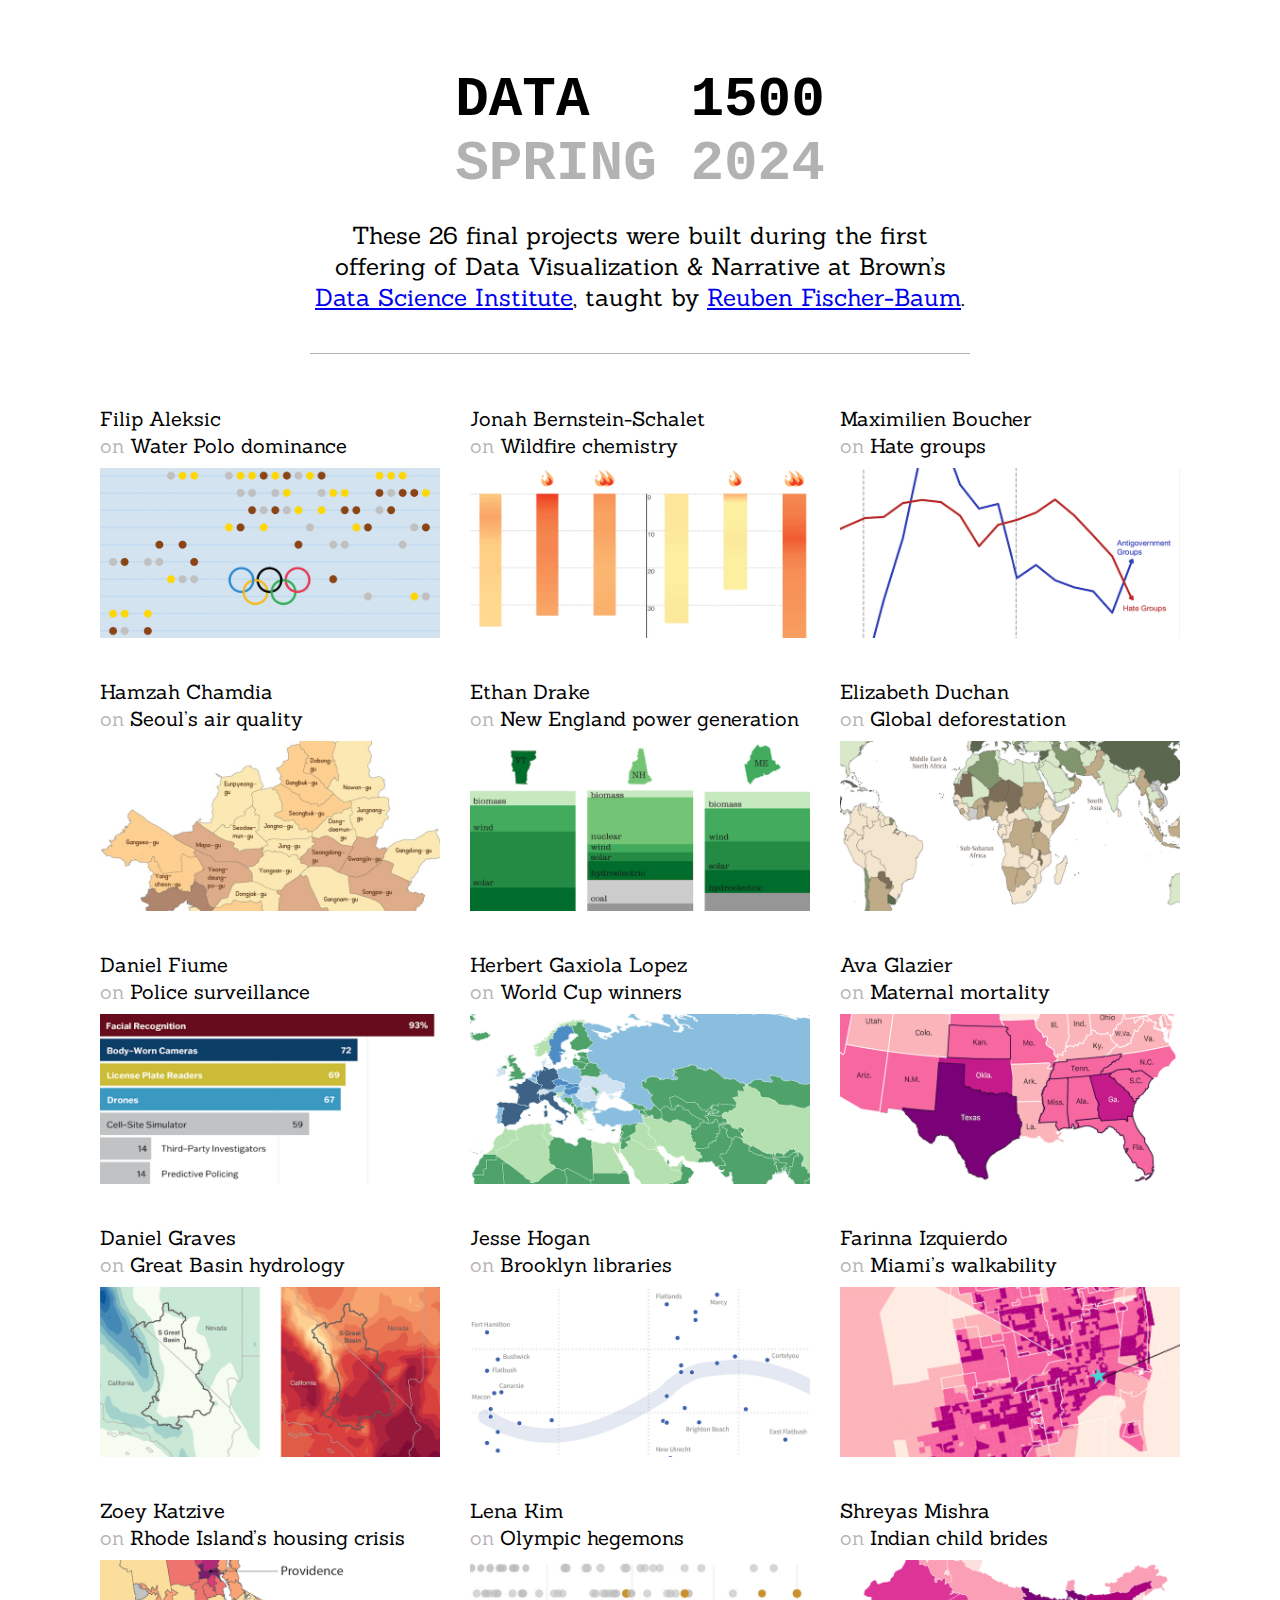
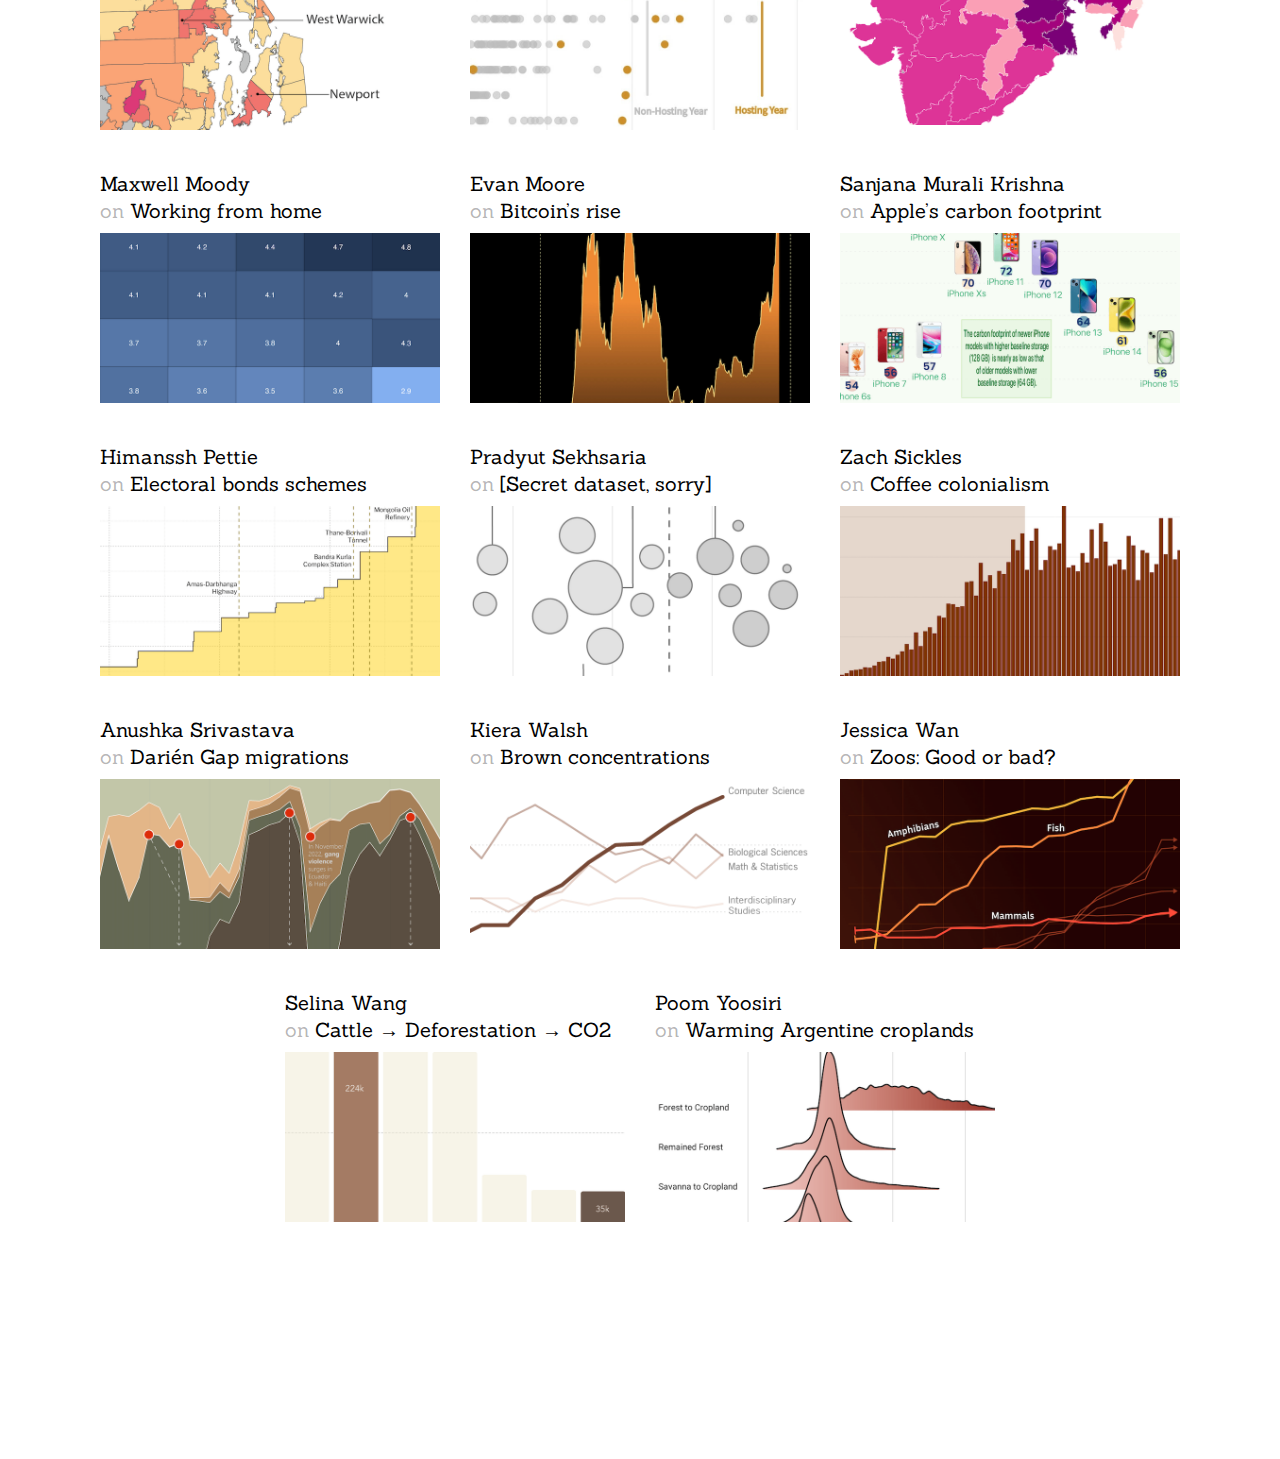
==== spring-2024/index.html @ ca839372 "Try pushing new page files" ====
<!DOCTYPE html>
<html>
    <head>
        <title>DATA 1500 | Spring 2024 Brown University</title>
        <meta name="viewport" content="width=device-width, initial-scale=1">
        <meta http-equiv='X-UA-Compatible', content='IE=edge'>
        <meta charset='UTF-8'>
        <meta name='description', content="Final projects from Spring 2025 Data Visualization & Narrative students">
        <meta name='og:title', content="DATA 1500 | Spring 2024 Brown University">
        <meta name='og:description', content="Final projects from Spring 2025 Data Visualization & Narrative students">
        <meta property='og:url', content='https://data1500.github.io/spring-2024/'>
        <meta property='og:image', content='https://data1500.github.io/spring-2024/images/spring-2024-share.png'>
        <link rel="icon" type="image/x-icon" href="../favicon.ico">
        <link rel="stylesheet" href="styles.css">
        <link rel="preconnect" href="https://fonts.googleapis.com">
        <link rel="preconnect" href="https://fonts.gstatic.com" crossorigin>
        <link href="https://fonts.googleapis.com/css2?family=Cousine:wght@700&family=Sanchez&display=swap" rel="stylesheet">     
    </head>
    <body>
        <header>
            <a class = "toplink" href = "../index.html"><h1>DATA&nbsp;&nbsp;&nbsp;1500</h1></a>
            <h2>Spring 2024</h2>
            <p>These 26 final projects were built during the first offering of Data Visualization & Narrative at Brown’s <a href ="https://dsi.brown.edu/" target="_blank">Data Science Institute</a>, taught by <a href ="https://www.reubenfb.com/" target="_blank">Reuben Fischer-Baum</a>.</p>
            <div class = "border"></div>
        </header>
        <article>
            <a href = "https://faleksic9.github.io/wopo/" class = "project" target="_blank">
                <div class = "project-container">
                    <p>Filip Aleksic</p>
                    <p><span>on</span> Water Polo dominance</p>
                    <img src="images/aleksic.png">
                </div>
            </a>
            <a href = "https://jonahbernstein.github.io/FireWaterChem/" class = "project" target="_blank">
                <div class = "project-container">
                    <p>Jonah Bernstein-Schalet</p>
                    <p><span>on</span> Wildfire chemistry</p>
                    <img src="images/bernstein-schalet.png">
                </div>
            </a>
            <a href = "https://maxboucher0.github.io/hate-groups/" class = "project" target="_blank">
                <div class = "project-container">
                    <p>Maximilien Boucher</p>
                    <p><span>on</span> Hate groups</p>
                    <img src="images/boucher.png">
                </div>
            </a>
            <a href = "https://hamzahc-designs.github.io/air-quality/" class = "project" target="_blank">
                <div class = "project-container">
                    <p>Hamzah Chamdia</p>
                    <p><span>on</span> Seoul’s air quality</p>
                    <img src="images/chamdia.jpg">
                </div>
            </a>
            <a href = "https://ethandrake73.github.io/future-of-energy/" class = "project" target="_blank">
                <div class = "project-container">
                    <p>Ethan Drake</p>
                    <p><span>on</span> New England power generation</p>
                    <img src="images/drake.png">
                </div>
            </a>
            <a href = "https://educhan24.github.io/deforestation/" class = "project" target="_blank">
                <div class = "project-container">
                    <p>Elizabeth Duchan</p>
                    <p><span>on</span> Global deforestation</p>
                    <img src="images/duchan.png">
                </div>
            </a>
            <a href = "https://dfiume1.github.io/surveillance/" class = "project" target="_blank">
                <div class = "project-container">
                    <p>Daniel Fiume</p>
                    <p><span>on</span> Police surveillance</p>
                    <img src="images/fiume.png">
                </div>
            </a>
            <a href = "https://hgaxiola.github.io/fifa-rankings/" class = "project" target="_blank">
                <div class = "project-container">
                    <p>Herbert Gaxiola Lopez</p>
                    <p><span>on</span> World Cup winners</p>
                    <img src="images/gaxiola.png">
                </div>
            </a>
            <a href = "https://avaglazier.github.io/MaternalMortality/" class = "project" target="_blank">
                <div class = "project-container">
                    <p>Ava Glazier</p>
                    <p><span>on</span> Maternal mortality</p>
                    <img src="images/glazier.png">
                </div>
            </a>
            <a href = "https://dgraves48.github.io/great-basin-water/" class = "project" target="_blank">
                <div class = "project-container">
                    <p>Daniel Graves</p>
                    <p><span>on</span> Great Basin hydrology</p>
                    <img src="images/graves.png">
                </div>
            </a>
            <a href = "https://jessejhogan.github.io/nyc-libraries/" class = "project" target="_blank">
                <div class = "project-container">
                    <p>Jesse Hogan</p>
                    <p><span>on</span> Brooklyn libraries</p>
                    <img src="images/hogan.png">
                </div>
            </a>
            <a href = "https://farinnaizq.github.io/walkability/" class = "project" target="_blank">
                <div class = "project-container">
                    <p>Farinna Izquierdo</p>
                    <p><span>on</span> Miami’s walkability</p>
                    <img src="images/izquierdo.png">
                </div>
            </a>
            <a href = "https://zoeykatzive.github.io/rhode-island-housing/" class = "project" target="_blank">
                <div class = "project-container">
                    <p>Zoey Katzive</p>
                    <p><span>on</span> Rhode Island’s housing crisis</p>
                    <img src="images/katzive.png">
                </div>
            </a>
            <a href = "https://wkim31.github.io/w-oly-inequality/" class = "project" target="_blank">
                <div class = "project-container">
                    <p>Lena Kim</p>
                    <p><span>on</span> Olympic hegemons</p>
                    <img src="images/kim.jpeg">
                </div>
            </a>
            <a href = "https://mishra-shreyas.github.io/child-brides-india/" class = "project" target="_blank">
                <div class = "project-container">
                    <p>Shreyas Mishra</p>
                    <p><span>on</span> Indian child brides</p>
                    <img src="images/mishra.png">
                </div>
            </a>
            <a href = "https://maxwellmmoody.github.io/wfh" class = "project" target="_blank">
                <div class = "project-container">
                    <p>Maxwell Moody</p>
                    <p><span>on</span> Working from home</p>
                    <img src="images/moody.png">
                </div>
            </a>
            <a href = "https://blog-ochre-six.vercel.app/btc" class = "project" target="_blank">
                <div class = "project-container">
                    <p>Evan Moore</p>
                    <p><span>on</span> Bitcoin’s rise</p>
                    <img src="images/moore.png">
                </div>
            </a>
            <a href = "https://sanmkbu.github.io/data1500-Project-GHG-emission/" class = "project" target="_blank">
                <div class = "project-container">
                    <p>Sanjana Murali Krishna</p>
                    <p><span>on</span> Apple’s carbon footprint</p>
                    <img src="images/murali-krishna.png">
                </div>
            </a>
            <a href = "https://himansshpettie.github.io/electoral-bonds/" class = "project" target="_blank">
                <div class = "project-container">
                    <p>Himanssh Pettie</p>
                    <p><span>on</span> Electoral bonds schemes</p>
                    <img src="images/pettie.png">
                </div>
            </a>
            <div class = "project">
                <div class = "project-container">
                    <p>Pradyut Sekhsaria</p>
                    <p><span>on</span> [Secret dataset, sorry]</p>
                    <img src="images/sekhsaria.png">
                </div>
            </div>
            <a href = "https://zsickles.github.io/Coffee/" class = "project" target="_blank">
                <div class = "project-container">
                    <p>Zach Sickles</p>
                    <p><span>on</span> Coffee colonialism</p>
                    <img src="images/sickles.png">
                </div>
            </a>
            <a href = "https://mosaicvirus.github.io/Migration-Rising-Darien/" class = "project" target="_blank">
                <div class = "project-container">
                    <p>Anushka Srivastava</p>
                    <p><span>on</span> Darién Gap migrations</p>
                    <img src="images/srivastava.png">
                </div>
            </a>
            <a href = "https://k-walsh.github.io/concentrations-at-brown/" class = "project" target="_blank">
                <div class = "project-container">
                    <p>Kiera Walsh</p>
                    <p><span>on</span> Brown concentrations</p>
                    <img src="images/walsh.png">
                </div>
            </a>
            <a href = "https://dataviz-zoo.vercel.app/" class = "project" target="_blank">
                <div class = "project-container">
                    <p>Jessica Wan</p>
                    <p><span>on</span> Zoos: Good or bad?</p>
                    <img src="images/wan.png">
                </div>
            </a>
            <a href = "https://selinawaang.github.io/commodity-deforestation/" class = "project" target="_blank">
                <div class = "project-container">
                    <p>Selina Wang</p>
                    <p><span>on</span> Cattle → Deforestation → CO2</p>
                    <img src="images/wang.png">
                </div>
            </a>
            <a href = "https://pitt777.github.io/warming-argentine-croplands/" class = "project" target="_blank">
                <div class = "project-container">
                    <p>Poom Yoosiri</p>
                    <p><span>on</span> Warming Argentine croplands</p>
                    <img src="images/yoosiri.png">
                </div>
            </a>
        </article>
    </body>
</html>
---- spring-2024/styles.css ----
header {
	text-align: center;
	padding: 60px 10px 0px;
	max-width: 660px;
	margin: 0 auto;
}

h1, h2 {
	font-family: Cousine;
	text-transform: uppercase;
	font-size: 3.5em;
	font-weight: 600;
	margin: 0px;
}

.toplink {
	text-decoration: none;
	color: black;
}

.toplink:hover {
	color: #3986bd;
}

h2 {
	color: rgba(0,0,0,0.3);
}

header p {
	font-family: Sanchez;
	font-size: 1.5em;
}

header .border {
	width: 100%;
	background-color: rgba(0,0,0,0.3);
	height: 1px;
	margin-top: 40px;
}

article {
	padding: 40px 15px 200px;
	margin: 0 auto;
	display: flex;
	flex-wrap: wrap;
	justify-content: center;
}

article .project {
	text-decoration: none;
	padding: 10px 15px 25px;
}

article a:hover {
	text-decoration: underline;
	color: black;
}

article a:hover img {
	opacity: 0.65;
}

article .project-container {
	width: 340px;
	max-width: 100%;
	color: black;
}

article .project-container p {
	font-size: 1.25em;
	margin: 2px 0px;
	font-family: Sanchez;
}

article .project-container p span {
	color: rgba(0,0,0,0.3);
}


.project-container img {
	width: 100%;
	margin-top: 8px;
}

.project-container .fake-image {
	width: 100%;
	margin-top: 10px;
	background-color: #ccc;
	padding-bottom: 50%;
}

@media (max-width: 600px){
	h1,h2 {
		font-size: 2.5em;
	}
	header p {
		font-size: 1.2em;
	}
}
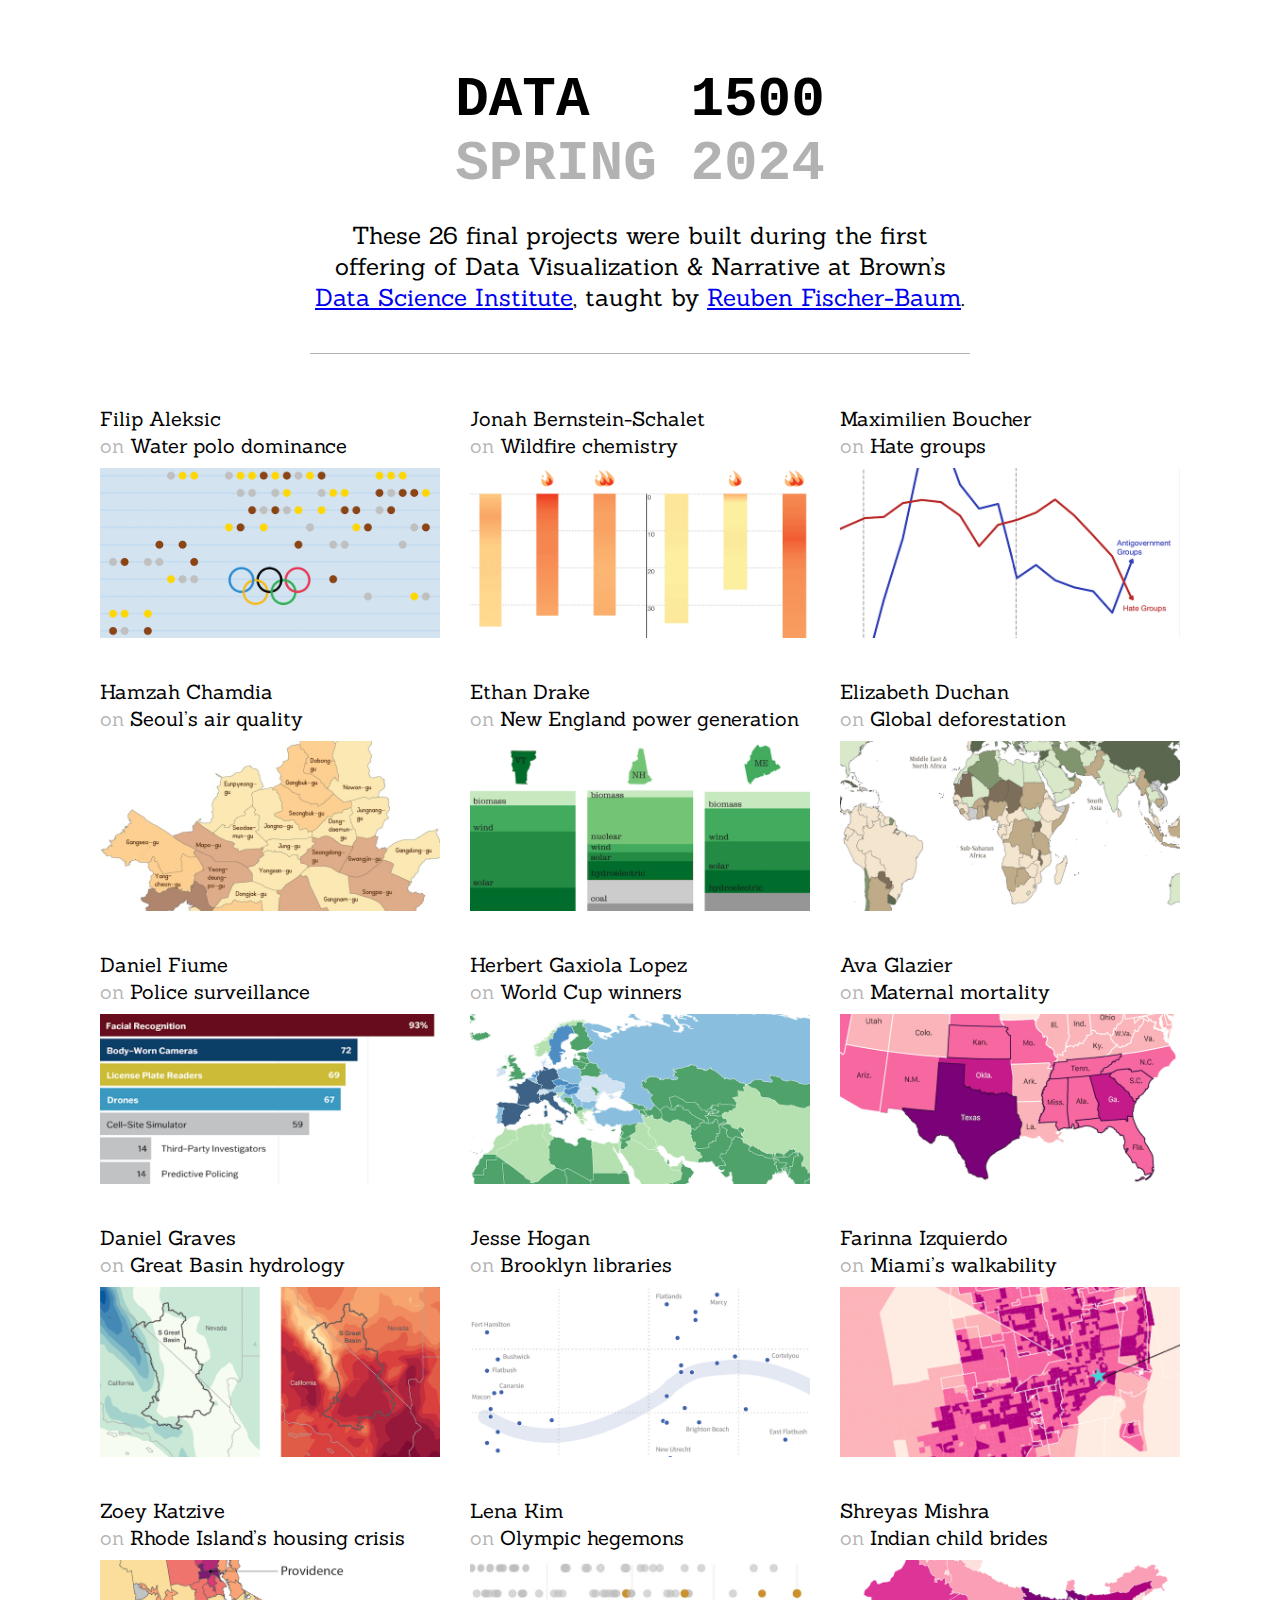
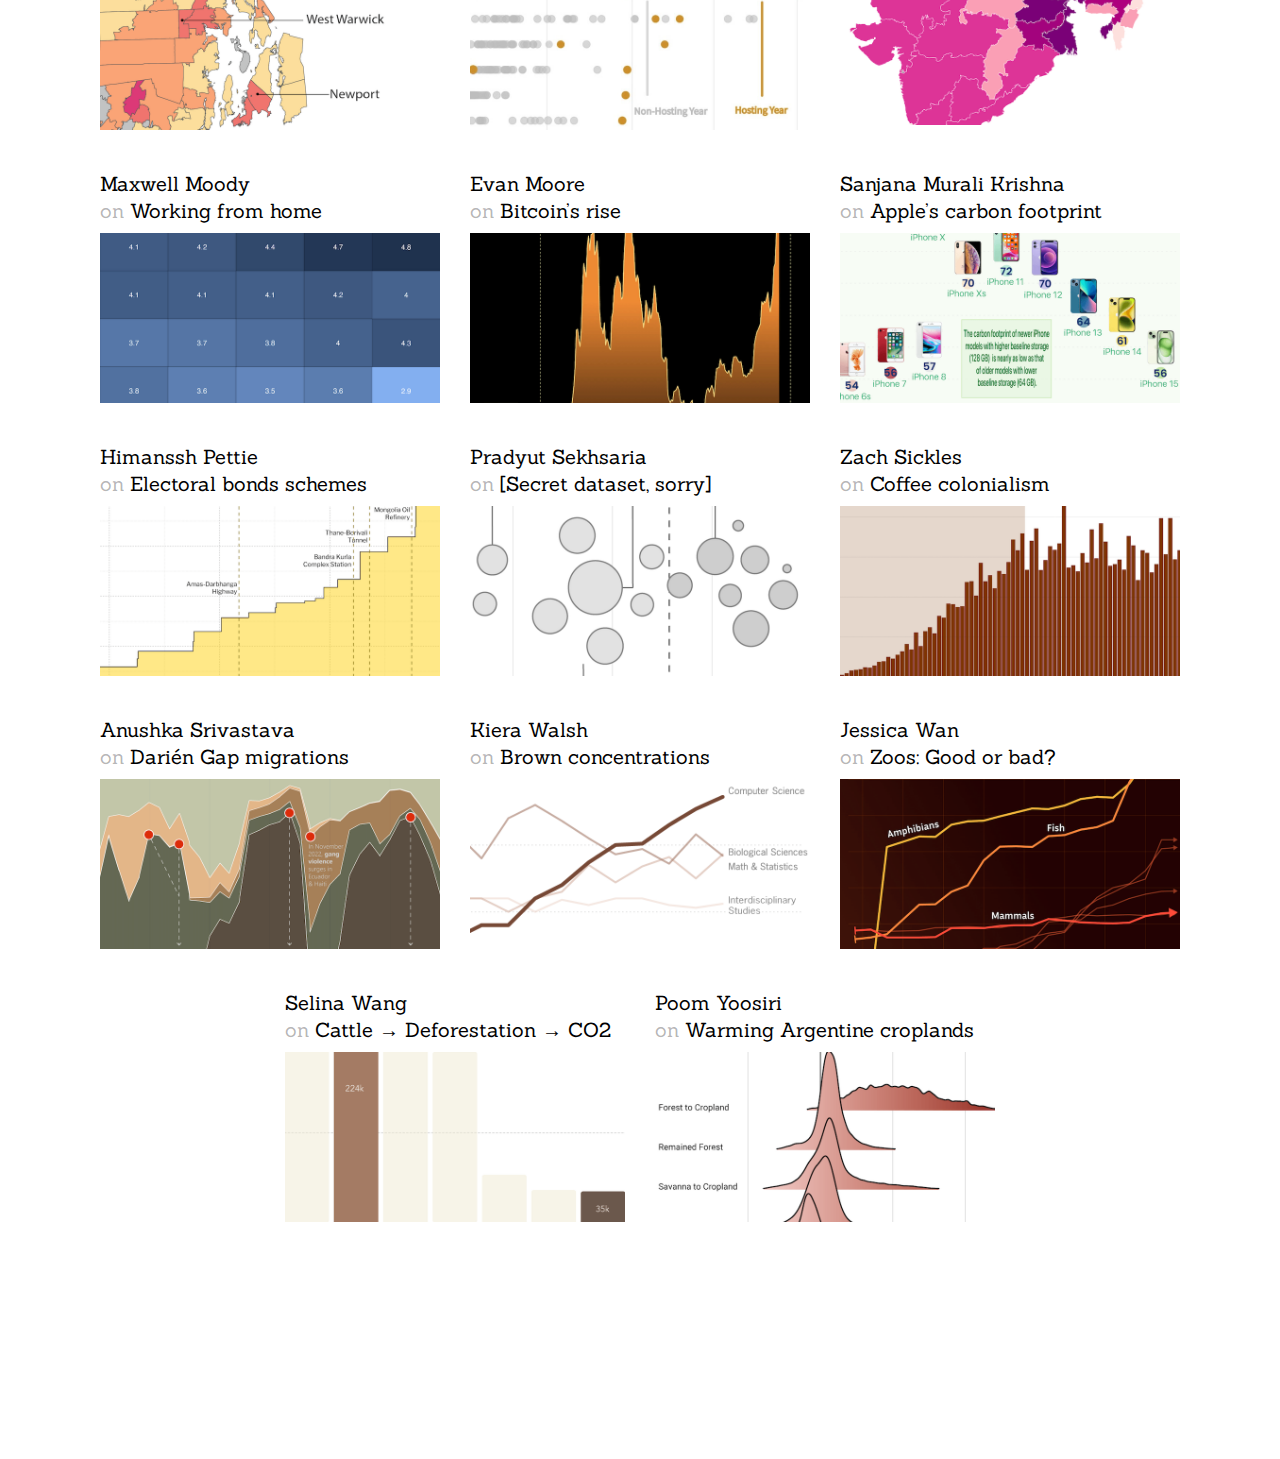
==== commit 684e15b5: "fix capitalization" ====
--- a/spring-2024/index.html
+++ b/spring-2024/index.html
@@ -27,7 +27,7 @@
             <a href = "https://faleksic9.github.io/wopo/" class = "project" target="_blank">
                 <div class = "project-container">
                     <p>Filip Aleksic</p>
-                    <p><span>on</span> Water Polo dominance</p>
+                    <p><span>on</span> Water polo dominance</p>
                     <img src="images/aleksic.png">
                 </div>
             </a>
